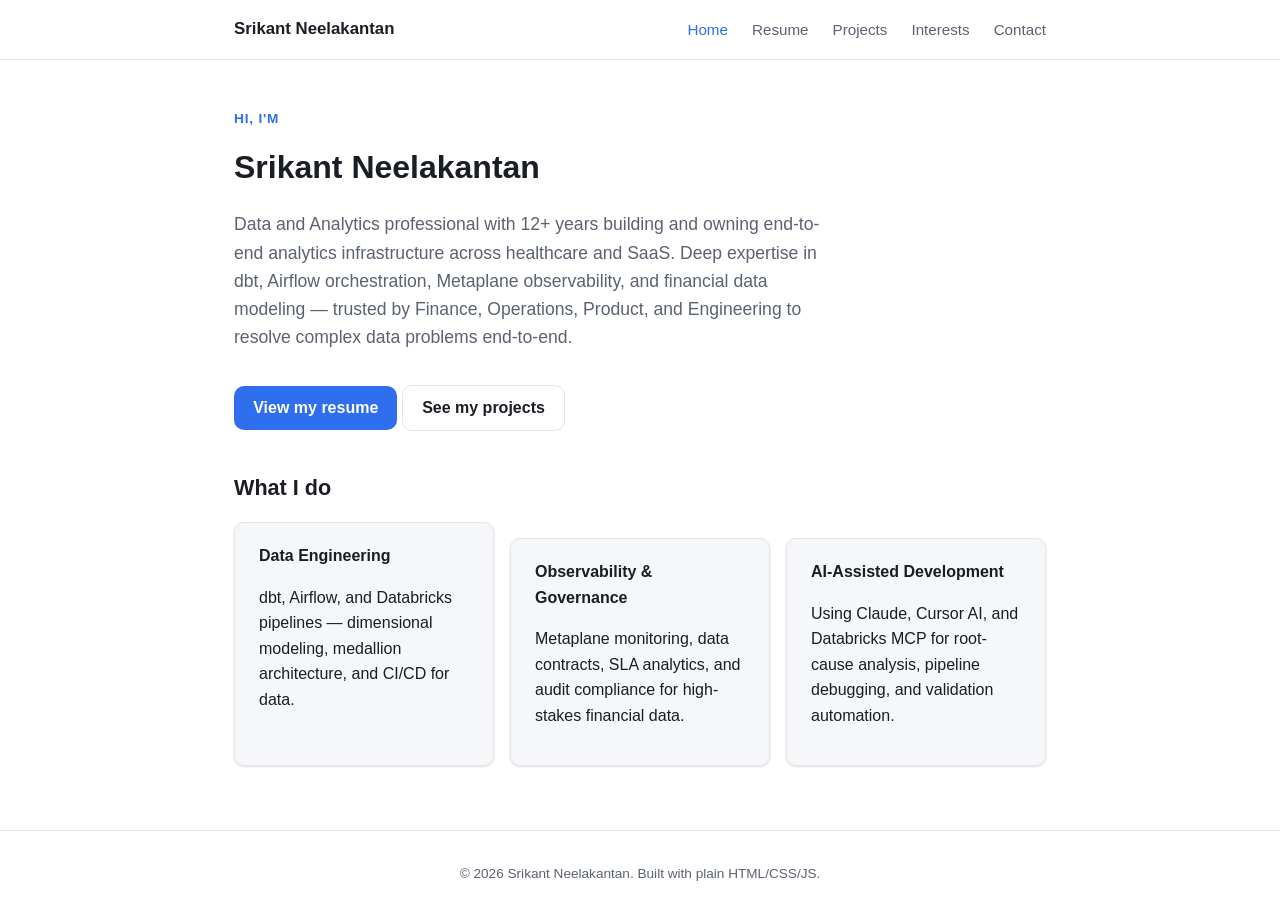
==== index.html @ fe8381d1 "Initial personal portfolio site Plain HTML/CSS/JS site with Home, Resume, Projects, Interests, and C" ====
<!DOCTYPE html>
<html lang="en">
<head>
  <meta charset="UTF-8" />
  <meta name="viewport" content="width=device-width, initial-scale=1.0" />
  <title>Srikant Neelakantan</title>
  <meta name="description" content="Portfolio of Srikant Neelakantan — Data and Analytics professional specializing in dbt, Airflow, and financial data modeling." />
  <link rel="stylesheet" href="css/styles.css" />
</head>
<body>
  <header class="site-header">
    <nav class="nav">
      <a class="nav-brand" href="index.html">Srikant Neelakantan</a>
      <button class="nav-toggle" aria-label="Toggle navigation">
        <span class="nav-toggle-bar"></span>
        <span class="nav-toggle-bar"></span>
        <span class="nav-toggle-bar"></span>
      </button>
      <ul class="nav-links">
        <li><a href="index.html">Home</a></li>
        <li><a href="resume.html">Resume</a></li>
        <li><a href="projects.html">Projects</a></li>
        <li><a href="interests.html">Interests</a></li>
        <li><a href="contact.html">Contact</a></li>
      </ul>
    </nav>
  </header>

  <main>
    <p class="eyebrow">Hi, I'm</p>
    <h1>Srikant Neelakantan</h1>
    <p class="lede">
      Data and Analytics professional with 12+ years building and owning end-to-end analytics infrastructure
      across healthcare and SaaS. Deep expertise in dbt, Airflow orchestration, Metaplane observability, and
      financial data modeling — trusted by Finance, Operations, Product, and Engineering to resolve complex
      data problems end-to-end.
    </p>
    <a class="button" href="resume.html">View my resume</a>
    <a class="button secondary" href="projects.html">See my projects</a>

    <h2>What I do</h2>
    <div class="grid">
      <div class="card">
        <strong>Data Engineering</strong>
        <p>dbt, Airflow, and Databricks pipelines — dimensional modeling, medallion architecture, and CI/CD for data.</p>
      </div>
      <div class="card">
        <strong>Observability &amp; Governance</strong>
        <p>Metaplane monitoring, data contracts, SLA analytics, and audit compliance for high-stakes financial data.</p>
      </div>
      <div class="card">
        <strong>AI-Assisted Development</strong>
        <p>Using Claude, Cursor AI, and Databricks MCP for root-cause analysis, pipeline debugging, and validation automation.</p>
      </div>
    </div>
  </main>

  <footer class="site-footer">
    &copy; <span id="year"></span> Srikant Neelakantan. Built with plain HTML/CSS/JS.
  </footer>

  <script src="js/main.js"></script>
  <script>document.getElementById("year").textContent = new Date().getFullYear();</script>
</body>
</html>
---- css/styles.css ----
/* ---------- Design tokens ---------- */
:root {
  --bg: #ffffff;
  --bg-elevated: #f6f7f9;
  --text: #1a1d23;
  --text-muted: #5b6270;
  --border: #e3e5ea;
  --accent: #2f6fed;
  --accent-text: #ffffff;
  --shadow: 0 1px 3px rgba(20, 22, 30, 0.08), 0 1px 2px rgba(20, 22, 30, 0.06);
  --radius: 10px;
  --max-width: 860px;
}

@media (prefers-color-scheme: dark) {
  :root {
    --bg: #14161b;
    --bg-elevated: #1c1f26;
    --text: #eceef1;
    --text-muted: #9aa1ad;
    --border: #2b2f38;
    --accent: #6fa0ff;
    --accent-text: #0c1220;
    --shadow: 0 1px 3px rgba(0, 0, 0, 0.4), 0 1px 2px rgba(0, 0, 0, 0.3);
  }
}

* {
  box-sizing: border-box;
}

html {
  color-scheme: light dark;
}

body {
  margin: 0;
  background: var(--bg);
  color: var(--text);
  font-family: -apple-system, BlinkMacSystemFont, "Segoe UI", Roboto, Helvetica, Arial, sans-serif;
  line-height: 1.6;
  -webkit-font-smoothing: antialiased;
}

a {
  color: var(--accent);
  text-decoration: none;
}

a:hover {
  text-decoration: underline;
}

img {
  max-width: 100%;
  display: block;
}

/* ---------- Layout ---------- */
.site-header {
  border-bottom: 1px solid var(--border);
  position: sticky;
  top: 0;
  background: var(--bg);
  z-index: 10;
}

.nav {
  max-width: var(--max-width);
  margin: 0 auto;
  padding: 1rem 1.5rem;
  display: flex;
  align-items: center;
  justify-content: space-between;
}

.nav-brand {
  font-weight: 700;
  font-size: 1.05rem;
  color: var(--text);
}

.nav-toggle {
  display: none;
  flex-direction: column;
  align-items: center;
  justify-content: center;
  gap: 4px;
  width: 34px;
  height: 34px;
  flex: none;
  background: none;
  border: 1px solid var(--border);
  border-radius: 6px;
  padding: 0;
  cursor: pointer;
}

.nav-toggle-bar {
  display: block;
  width: 16px;
  height: 2px;
  background: var(--text);
  border-radius: 1px;
}

.nav-links {
  display: flex;
  gap: 1.5rem;
  list-style: none;
  margin: 0;
  padding: 0;
}

.nav-links a {
  color: var(--text-muted);
  font-weight: 500;
  font-size: 0.95rem;
}

.nav-links a:hover,
.nav-links a.active {
  color: var(--accent);
  text-decoration: none;
}

main {
  max-width: var(--max-width);
  margin: 0 auto;
  padding: 3rem 1.5rem 4rem;
}

.site-footer {
  border-top: 1px solid var(--border);
  color: var(--text-muted);
  font-size: 0.85rem;
  text-align: center;
  padding: 2rem 1.5rem;
}

/* ---------- Typography ---------- */
h1 {
  font-size: 2rem;
  margin: 0 0 0.5rem;
}

h2 {
  font-size: 1.35rem;
  margin: 2.5rem 0 1rem;
}

.eyebrow {
  color: var(--accent);
  font-weight: 600;
  font-size: 0.85rem;
  text-transform: uppercase;
  letter-spacing: 0.06em;
  margin: 0 0 0.75rem;
}

.lede {
  color: var(--text-muted);
  font-size: 1.1rem;
  max-width: 60ch;
}

/* ---------- Components ---------- */
.button {
  display: inline-block;
  background: var(--accent);
  color: var(--accent-text);
  padding: 0.6rem 1.2rem;
  border-radius: var(--radius);
  font-weight: 600;
  margin-top: 1rem;
}

.button:hover {
  opacity: 0.9;
  text-decoration: none;
}

.button.secondary {
  background: transparent;
  color: var(--text);
  border: 1px solid var(--border);
}

.card {
  background: var(--bg-elevated);
  border: 1px solid var(--border);
  border-radius: var(--radius);
  padding: 1.25rem 1.5rem;
  box-shadow: var(--shadow);
}

.card + .card {
  margin-top: 1rem;
}

.grid {
  display: grid;
  grid-template-columns: repeat(auto-fit, minmax(240px, 1fr));
  gap: 1rem;
}

.tag-list {
  list-style: none;
  display: flex;
  flex-wrap: wrap;
  gap: 0.5rem;
  padding: 0;
  margin: 0.75rem 0 0;
}

.tag-list li {
  background: var(--bg-elevated);
  border: 1px solid var(--border);
  border-radius: 999px;
  padding: 0.2rem 0.7rem;
  font-size: 0.8rem;
  color: var(--text-muted);
}

.contact-list {
  list-style: none;
  padding: 0;
  margin: 1.5rem 0 0;
  display: flex;
  flex-direction: column;
  gap: 0.75rem;
}

.contact-list a {
  font-weight: 600;
}

.timeline-item {
  padding-bottom: 1.5rem;
  border-left: 2px solid var(--border);
  padding-left: 1.25rem;
  margin-left: 0.25rem;
  position: relative;
}

.timeline-item::before {
  content: "";
  position: absolute;
  left: -6px;
  top: 4px;
  width: 10px;
  height: 10px;
  border-radius: 50%;
  background: var(--accent);
}

.timeline-role {
  font-weight: 700;
}

.timeline-meta {
  color: var(--text-muted);
  font-size: 0.9rem;
  margin-bottom: 0.4rem;
}

.timeline-item ul {
  margin: 0.5rem 0 0;
  padding-left: 1.1rem;
}

.timeline-item li {
  margin-bottom: 0.4rem;
}

/* ---------- Responsive nav ---------- */
@media (max-width: 640px) {
  .nav-toggle {
    display: flex;
  }

  .nav-links {
    position: absolute;
    top: 100%;
    left: 0;
    right: 0;
    background: var(--bg);
    border-bottom: 1px solid var(--border);
    flex-direction: column;
    gap: 0;
    padding: 0.5rem 1.5rem 1rem;
    display: none;
  }

  .nav-links.open {
    display: flex;
  }

  .nav-links a {
    padding: 0.6rem 0;
  }
}
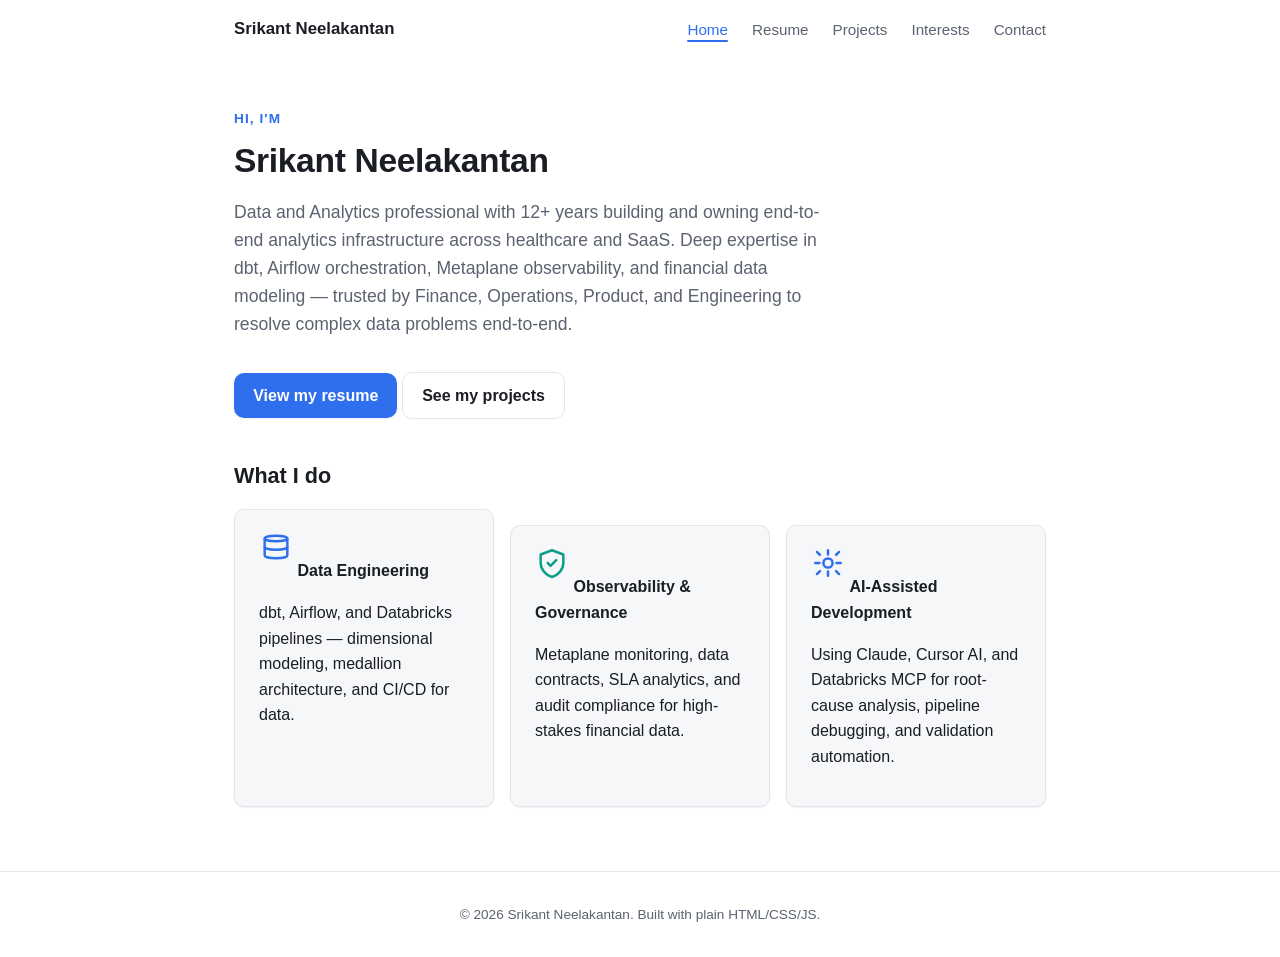
==== commit 5611bdc9: "Polish site visuals: scroll reveals, stat counters, icon cards Richer design tokens, hover/scroll mo" ====
--- a/index.html
+++ b/index.html
@@ -40,15 +40,18 @@
 
     <h2>What I do</h2>
     <div class="grid">
-      <div class="card">
+      <div class="card icon-card reveal">
+        <svg class="card-icon" viewBox="0 0 24 24" fill="none" stroke="currentColor" stroke-width="1.75" stroke-linecap="round" stroke-linejoin="round"><path d="M4 6c0-1.1 3.58-2 8-2s8 .9 8 2-3.58 2-8 2-8-.9-8-2Z"/><path d="M4 6v12c0 1.1 3.58 2 8 2s8-.9 8-2V6"/><path d="M4 12c0 1.1 3.58 2 8 2s8-.9 8-2"/></svg>
         <strong>Data Engineering</strong>
         <p>dbt, Airflow, and Databricks pipelines — dimensional modeling, medallion architecture, and CI/CD for data.</p>
       </div>
-      <div class="card">
+      <div class="card icon-card reveal">
+        <svg class="card-icon" viewBox="0 0 24 24" fill="none" stroke="currentColor" stroke-width="1.75" stroke-linecap="round" stroke-linejoin="round"><path d="M12 3 4 6v6c0 4.4 3.4 8.5 8 9.9 4.6-1.4 8-5.5 8-9.9V6l-8-3Z"/><path d="m9 12 2 2 4-4"/></svg>
         <strong>Observability &amp; Governance</strong>
         <p>Metaplane monitoring, data contracts, SLA analytics, and audit compliance for high-stakes financial data.</p>
       </div>
-      <div class="card">
+      <div class="card icon-card reveal">
+        <svg class="card-icon" viewBox="0 0 24 24" fill="none" stroke="currentColor" stroke-width="1.75" stroke-linecap="round" stroke-linejoin="round"><path d="M12 3v3M12 18v3M4.2 4.2l2.1 2.1M17.7 17.7l2.1 2.1M3 12h3M18 12h3M4.2 19.8l2.1-2.1M17.7 6.3l2.1-2.1"/><circle cx="12" cy="12" r="3.25"/></svg>
         <strong>AI-Assisted Development</strong>
         <p>Using Claude, Cursor AI, and Databricks MCP for root-cause analysis, pipeline debugging, and validation automation.</p>
       </div>
@@ -59,6 +62,10 @@
     &copy; <span id="year"></span> Srikant Neelakantan. Built with plain HTML/CSS/JS.
   </footer>
 
+  <button class="scroll-top-btn" aria-label="Scroll to top">
+    <svg viewBox="0 0 24 24" fill="none" stroke="currentColor" stroke-width="2" stroke-linecap="round" stroke-linejoin="round"><path d="m18 15-6-6-6 6"/></svg>
+  </button>
+
   <script src="js/main.js"></script>
   <script>document.getElementById("year").textContent = new Date().getFullYear();</script>
 </body>
--- a/css/styles.css
+++ b/css/styles.css
@@ -6,10 +6,15 @@
   --text-muted: #5b6270;
   --border: #e3e5ea;
   --accent: #2f6fed;
+  --accent-2: #0f9d8a;
   --accent-text: #ffffff;
-  --shadow: 0 1px 3px rgba(20, 22, 30, 0.08), 0 1px 2px rgba(20, 22, 30, 0.06);
+  --shadow-sm: 0 1px 2px rgba(20, 22, 30, 0.06);
+  --shadow-md: 0 4px 12px rgba(20, 22, 30, 0.08), 0 1px 3px rgba(20, 22, 30, 0.06);
+  --shadow-lg: 0 12px 28px rgba(20, 22, 30, 0.12), 0 2px 6px rgba(20, 22, 30, 0.08);
+  --shadow: var(--shadow-sm);
   --radius: 10px;
   --max-width: 860px;
+  --transition: 180ms cubic-bezier(0.4, 0, 0.2, 1);
 }
 
 @media (prefers-color-scheme: dark) {
@@ -20,8 +25,11 @@
     --text-muted: #9aa1ad;
     --border: #2b2f38;
     --accent: #6fa0ff;
+    --accent-2: #4fd6c0;
     --accent-text: #0c1220;
-    --shadow: 0 1px 3px rgba(0, 0, 0, 0.4), 0 1px 2px rgba(0, 0, 0, 0.3);
+    --shadow-sm: 0 1px 2px rgba(0, 0, 0, 0.3);
+    --shadow-md: 0 4px 14px rgba(0, 0, 0, 0.4), 0 1px 3px rgba(0, 0, 0, 0.3);
+    --shadow-lg: 0 16px 32px rgba(0, 0, 0, 0.5), 0 2px 8px rgba(0, 0, 0, 0.4);
   }
 }
 
@@ -31,6 +39,7 @@
 
 html {
   color-scheme: light dark;
+  scroll-behavior: smooth;
 }
 
 body {
@@ -45,6 +54,7 @@
 a {
   color: var(--accent);
   text-decoration: none;
+  transition: color var(--transition);
 }
 
 a:hover {
@@ -58,11 +68,20 @@
 
 /* ---------- Layout ---------- */
 .site-header {
-  border-bottom: 1px solid var(--border);
+  border-bottom: 1px solid transparent;
   position: sticky;
   top: 0;
   background: var(--bg);
   z-index: 10;
+  transition: background var(--transition), border-color var(--transition), box-shadow var(--transition);
+}
+
+.site-header.scrolled {
+  background: color-mix(in srgb, var(--bg) 85%, transparent);
+  backdrop-filter: blur(10px);
+  -webkit-backdrop-filter: blur(10px);
+  border-bottom-color: var(--border);
+  box-shadow: var(--shadow-sm);
 }
 
 .nav {
@@ -113,15 +132,34 @@
 }
 
 .nav-links a {
+  position: relative;
   color: var(--text-muted);
   font-weight: 500;
   font-size: 0.95rem;
+  padding-bottom: 2px;
+}
+
+.nav-links a::after {
+  content: "";
+  position: absolute;
+  left: 0;
+  right: 100%;
+  bottom: -2px;
+  height: 2px;
+  background: var(--accent);
+  border-radius: 1px;
+  transition: right var(--transition);
 }
 
 .nav-links a:hover,
 .nav-links a.active {
   color: var(--accent);
   text-decoration: none;
+}
+
+.nav-links a:hover::after,
+.nav-links a.active::after {
+  right: 0;
 }
 
 main {
@@ -140,7 +178,9 @@
 
 /* ---------- Typography ---------- */
 h1 {
-  font-size: 2rem;
+  font-size: 2.1rem;
+  line-height: 1.15;
+  letter-spacing: -0.01em;
   margin: 0 0 0.5rem;
 }
 
@@ -154,7 +194,7 @@
   font-weight: 600;
   font-size: 0.85rem;
   text-transform: uppercase;
-  letter-spacing: 0.06em;
+  letter-spacing: 0.08em;
   margin: 0 0 0.75rem;
 }
 
@@ -173,10 +213,14 @@
   border-radius: var(--radius);
   font-weight: 600;
   margin-top: 1rem;
+  box-shadow: var(--shadow-sm);
+  transition: transform var(--transition), box-shadow var(--transition), opacity var(--transition);
 }
 
 .button:hover {
-  opacity: 0.9;
+  opacity: 1;
+  transform: translateY(-2px);
+  box-shadow: var(--shadow-md);
   text-decoration: none;
 }
 
@@ -184,6 +228,12 @@
   background: transparent;
   color: var(--text);
   border: 1px solid var(--border);
+  box-shadow: none;
+}
+
+.button.secondary:hover {
+  border-color: var(--accent);
+  box-shadow: var(--shadow-sm);
 }
 
 .card {
@@ -191,7 +241,14 @@
   border: 1px solid var(--border);
   border-radius: var(--radius);
   padding: 1.25rem 1.5rem;
-  box-shadow: var(--shadow);
+  box-shadow: var(--shadow-sm);
+  transition: transform var(--transition), box-shadow var(--transition), border-color var(--transition);
+}
+
+.card:hover {
+  transform: translateY(-3px);
+  box-shadow: var(--shadow-md);
+  border-color: color-mix(in srgb, var(--accent) 40%, var(--border));
 }
 
 .card + .card {
@@ -202,6 +259,21 @@
   display: grid;
   grid-template-columns: repeat(auto-fit, minmax(240px, 1fr));
   gap: 1rem;
+}
+
+.icon-card .card-icon {
+  width: 34px;
+  height: 34px;
+  color: var(--accent);
+  margin-bottom: 0.75rem;
+}
+
+.icon-card:nth-child(2) .card-icon {
+  color: var(--accent-2);
+}
+
+.icon-card:nth-child(3) .card-icon {
+  color: var(--accent);
 }
 
 .tag-list {
@@ -214,12 +286,16 @@
 }
 
 .tag-list li {
-  background: var(--bg-elevated);
+  background: color-mix(in srgb, var(--accent) 10%, var(--bg-elevated));
   border: 1px solid var(--border);
   border-radius: 999px;
   padding: 0.2rem 0.7rem;
   font-size: 0.8rem;
   color: var(--text-muted);
+}
+
+.tag-list li:nth-child(3n+2) {
+  background: color-mix(in srgb, var(--accent-2) 12%, var(--bg-elevated));
 }
 
 .contact-list {
@@ -232,7 +308,17 @@
 }
 
 .contact-list a {
+  display: inline-flex;
+  align-items: center;
+  gap: 0.6rem;
   font-weight: 600;
+}
+
+.contact-list svg {
+  width: 18px;
+  height: 18px;
+  flex: none;
+  color: var(--accent);
 }
 
 .timeline-item {
@@ -271,6 +357,108 @@
 
 .timeline-item li {
   margin-bottom: 0.4rem;
+}
+
+/* ---------- Stats ---------- */
+.stat-grid {
+  display: grid;
+  grid-template-columns: repeat(auto-fit, minmax(140px, 1fr));
+  gap: 1rem;
+  margin-top: 2rem;
+}
+
+.stat-card {
+  background: var(--bg-elevated);
+  border: 1px solid var(--border);
+  border-radius: var(--radius);
+  padding: 1.25rem 1rem;
+  text-align: center;
+  box-shadow: var(--shadow-sm);
+}
+
+.stat-card h3 {
+  font-size: 2rem;
+  margin: 0;
+  color: var(--accent);
+  font-variant-numeric: tabular-nums;
+}
+
+.stat-card p {
+  margin: 0.25rem 0 0;
+  color: var(--text-muted);
+  font-size: 0.85rem;
+}
+
+/* ---------- Scroll-to-top ---------- */
+.scroll-top-btn {
+  position: fixed;
+  right: 1.25rem;
+  bottom: 1.25rem;
+  width: 42px;
+  height: 42px;
+  border-radius: 50%;
+  border: 1px solid var(--border);
+  background: var(--bg-elevated);
+  color: var(--text);
+  box-shadow: var(--shadow-md);
+  display: flex;
+  align-items: center;
+  justify-content: center;
+  cursor: pointer;
+  opacity: 0;
+  visibility: hidden;
+  transform: translateY(8px);
+  transition: opacity var(--transition), transform var(--transition), visibility var(--transition);
+  z-index: 20;
+}
+
+.scroll-top-btn.visible {
+  opacity: 1;
+  visibility: visible;
+  transform: translateY(0);
+}
+
+.scroll-top-btn:hover {
+  border-color: var(--accent);
+  color: var(--accent);
+}
+
+.scroll-top-btn svg {
+  width: 18px;
+  height: 18px;
+}
+
+/* ---------- Reveal-on-scroll ---------- */
+.reveal {
+  opacity: 0;
+  transform: translateY(10px);
+  transition: opacity 420ms ease, transform 420ms ease;
+}
+
+.reveal.visible {
+  opacity: 1;
+  transform: translateY(0);
+}
+
+@media (prefers-reduced-motion: reduce) {
+  html {
+    scroll-behavior: auto;
+  }
+
+  * {
+    transition-duration: 0.01ms !important;
+    animation-duration: 0.01ms !important;
+  }
+
+  .reveal {
+    opacity: 1;
+    transform: none;
+  }
+
+  .card:hover,
+  .button:hover {
+    transform: none;
+  }
 }
 
 /* ---------- Responsive nav ---------- */
@@ -299,4 +487,8 @@
   .nav-links a {
     padding: 0.6rem 0;
   }
-}
+
+  .nav-links a::after {
+    display: none;
+  }
+}
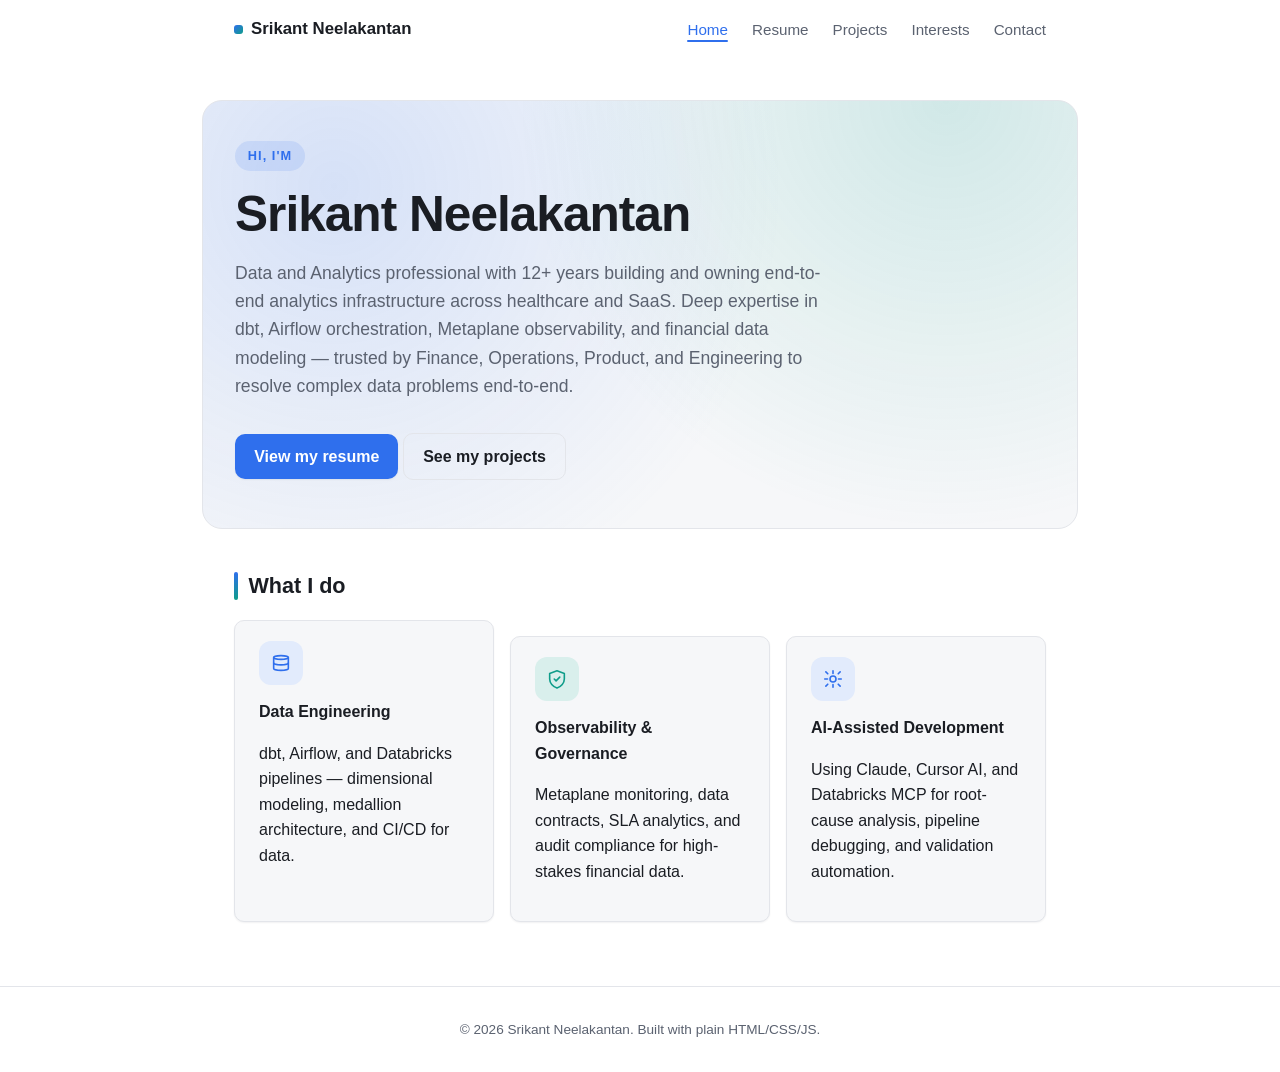
==== commit 0cf82ef4: "Make hero and section headers bolder at rest Gradient hero panel, pill eyebrow badge, filled icon ti" ====
--- a/index.html
+++ b/index.html
@@ -27,31 +27,33 @@
   </header>
 
   <main>
-    <p class="eyebrow">Hi, I'm</p>
-    <h1>Srikant Neelakantan</h1>
-    <p class="lede">
-      Data and Analytics professional with 12+ years building and owning end-to-end analytics infrastructure
-      across healthcare and SaaS. Deep expertise in dbt, Airflow orchestration, Metaplane observability, and
-      financial data modeling — trusted by Finance, Operations, Product, and Engineering to resolve complex
-      data problems end-to-end.
-    </p>
-    <a class="button" href="resume.html">View my resume</a>
-    <a class="button secondary" href="projects.html">See my projects</a>
+    <section class="hero">
+      <p class="eyebrow">Hi, I'm</p>
+      <h1>Srikant Neelakantan</h1>
+      <p class="lede">
+        Data and Analytics professional with 12+ years building and owning end-to-end analytics infrastructure
+        across healthcare and SaaS. Deep expertise in dbt, Airflow orchestration, Metaplane observability, and
+        financial data modeling — trusted by Finance, Operations, Product, and Engineering to resolve complex
+        data problems end-to-end.
+      </p>
+      <a class="button" href="resume.html">View my resume</a>
+      <a class="button secondary" href="projects.html">See my projects</a>
+    </section>
 
     <h2>What I do</h2>
     <div class="grid">
       <div class="card icon-card reveal">
-        <svg class="card-icon" viewBox="0 0 24 24" fill="none" stroke="currentColor" stroke-width="1.75" stroke-linecap="round" stroke-linejoin="round"><path d="M4 6c0-1.1 3.58-2 8-2s8 .9 8 2-3.58 2-8 2-8-.9-8-2Z"/><path d="M4 6v12c0 1.1 3.58 2 8 2s8-.9 8-2V6"/><path d="M4 12c0 1.1 3.58 2 8 2s8-.9 8-2"/></svg>
+        <span class="icon-badge"><svg class="card-icon" viewBox="0 0 24 24" fill="none" stroke="currentColor" stroke-width="1.75" stroke-linecap="round" stroke-linejoin="round"><path d="M4 6c0-1.1 3.58-2 8-2s8 .9 8 2-3.58 2-8 2-8-.9-8-2Z"/><path d="M4 6v12c0 1.1 3.58 2 8 2s8-.9 8-2V6"/><path d="M4 12c0 1.1 3.58 2 8 2s8-.9 8-2"/></svg></span>
         <strong>Data Engineering</strong>
         <p>dbt, Airflow, and Databricks pipelines — dimensional modeling, medallion architecture, and CI/CD for data.</p>
       </div>
       <div class="card icon-card reveal">
-        <svg class="card-icon" viewBox="0 0 24 24" fill="none" stroke="currentColor" stroke-width="1.75" stroke-linecap="round" stroke-linejoin="round"><path d="M12 3 4 6v6c0 4.4 3.4 8.5 8 9.9 4.6-1.4 8-5.5 8-9.9V6l-8-3Z"/><path d="m9 12 2 2 4-4"/></svg>
+        <span class="icon-badge"><svg class="card-icon" viewBox="0 0 24 24" fill="none" stroke="currentColor" stroke-width="1.75" stroke-linecap="round" stroke-linejoin="round"><path d="M12 3 4 6v6c0 4.4 3.4 8.5 8 9.9 4.6-1.4 8-5.5 8-9.9V6l-8-3Z"/><path d="m9 12 2 2 4-4"/></svg></span>
         <strong>Observability &amp; Governance</strong>
         <p>Metaplane monitoring, data contracts, SLA analytics, and audit compliance for high-stakes financial data.</p>
       </div>
       <div class="card icon-card reveal">
-        <svg class="card-icon" viewBox="0 0 24 24" fill="none" stroke="currentColor" stroke-width="1.75" stroke-linecap="round" stroke-linejoin="round"><path d="M12 3v3M12 18v3M4.2 4.2l2.1 2.1M17.7 17.7l2.1 2.1M3 12h3M18 12h3M4.2 19.8l2.1-2.1M17.7 6.3l2.1-2.1"/><circle cx="12" cy="12" r="3.25"/></svg>
+        <span class="icon-badge"><svg class="card-icon" viewBox="0 0 24 24" fill="none" stroke="currentColor" stroke-width="1.75" stroke-linecap="round" stroke-linejoin="round"><path d="M12 3v3M12 18v3M4.2 4.2l2.1 2.1M17.7 17.7l2.1 2.1M3 12h3M18 12h3M4.2 19.8l2.1-2.1M17.7 6.3l2.1-2.1"/><circle cx="12" cy="12" r="3.25"/></svg></span>
         <strong>AI-Assisted Development</strong>
         <p>Using Claude, Cursor AI, and Databricks MCP for root-cause analysis, pipeline debugging, and validation automation.</p>
       </div>
--- a/css/styles.css
+++ b/css/styles.css
@@ -94,9 +94,20 @@
 }
 
 .nav-brand {
+  display: inline-flex;
+  align-items: center;
+  gap: 0.5rem;
   font-weight: 700;
   font-size: 1.05rem;
   color: var(--text);
+}
+
+.nav-brand::before {
+  content: "";
+  width: 9px;
+  height: 9px;
+  border-radius: 3px;
+  background: linear-gradient(135deg, var(--accent), var(--accent-2));
 }
 
 .nav-toggle {
@@ -178,30 +189,72 @@
 
 /* ---------- Typography ---------- */
 h1 {
-  font-size: 2.1rem;
-  line-height: 1.15;
-  letter-spacing: -0.01em;
-  margin: 0 0 0.5rem;
+  font-size: clamp(2.25rem, 4.5vw, 3.1rem);
+  line-height: 1.1;
+  letter-spacing: -0.02em;
+  margin: 0 0 0.6rem;
 }
 
 h2 {
+  position: relative;
   font-size: 1.35rem;
   margin: 2.5rem 0 1rem;
+  padding-left: 0.9rem;
+}
+
+h2::before {
+  content: "";
+  position: absolute;
+  left: 0;
+  top: 0.15em;
+  bottom: 0.15em;
+  width: 4px;
+  border-radius: 2px;
+  background: linear-gradient(180deg, var(--accent), var(--accent-2));
 }
 
 .eyebrow {
-  color: var(--accent);
-  font-weight: 600;
-  font-size: 0.85rem;
+  display: inline-block;
+  background: color-mix(in srgb, var(--accent) 12%, transparent);
+  color: var(--accent);
+  font-weight: 700;
+  font-size: 0.8rem;
   text-transform: uppercase;
   letter-spacing: 0.08em;
-  margin: 0 0 0.75rem;
+  margin: 0 0 1rem;
+  padding: 0.3rem 0.8rem;
+  border-radius: 999px;
 }
 
 .lede {
   color: var(--text-muted);
   font-size: 1.1rem;
   max-width: 60ch;
+}
+
+/* ---------- Hero ---------- */
+.hero {
+  position: relative;
+  overflow: hidden;
+  padding: 2.5rem 2rem 3rem;
+  margin: -0.5rem -2rem 2.5rem;
+  border-radius: calc(var(--radius) * 2);
+  background:
+    radial-gradient(circle at 15% 20%, color-mix(in srgb, var(--accent) 16%, transparent), transparent 55%),
+    radial-gradient(circle at 85% 0%, color-mix(in srgb, var(--accent-2) 16%, transparent), transparent 50%),
+    var(--bg-elevated);
+  border: 1px solid var(--border);
+}
+
+.hero > * {
+  position: relative;
+}
+
+@media (max-width: 640px) {
+  .hero {
+    padding: 2rem 1.25rem 2.5rem;
+    margin: -0.5rem -0.5rem 2rem;
+  }
 }
 
 /* ---------- Components ---------- */
@@ -261,15 +314,33 @@
   gap: 1rem;
 }
 
+.icon-badge {
+  display: flex;
+  align-items: center;
+  justify-content: center;
+  width: 44px;
+  height: 44px;
+  border-radius: 12px;
+  margin-bottom: 0.9rem;
+  background: color-mix(in srgb, var(--accent) 14%, var(--bg));
+}
+
 .icon-card .card-icon {
-  width: 34px;
-  height: 34px;
-  color: var(--accent);
-  margin-bottom: 0.75rem;
+  width: 22px;
+  height: 22px;
+  color: var(--accent);
+}
+
+.icon-card:nth-child(2) .icon-badge {
+  background: color-mix(in srgb, var(--accent-2) 16%, var(--bg));
 }
 
 .icon-card:nth-child(2) .card-icon {
   color: var(--accent-2);
+}
+
+.icon-card:nth-child(3) .icon-badge {
+  background: color-mix(in srgb, var(--accent) 14%, var(--bg));
 }
 
 .icon-card:nth-child(3) .card-icon {
@@ -370,14 +441,24 @@
 .stat-card {
   background: var(--bg-elevated);
   border: 1px solid var(--border);
+  border-top: 3px solid var(--accent);
   border-radius: var(--radius);
   padding: 1.25rem 1rem;
   text-align: center;
   box-shadow: var(--shadow-sm);
 }
 
+.stat-card:nth-child(2) {
+  border-top-color: var(--accent-2);
+}
+
+.stat-card:nth-child(3) {
+  border-top-color: var(--accent);
+}
+
 .stat-card h3 {
-  font-size: 2rem;
+  font-size: 2.5rem;
+  font-weight: 800;
   margin: 0;
   color: var(--accent);
   font-variant-numeric: tabular-nums;
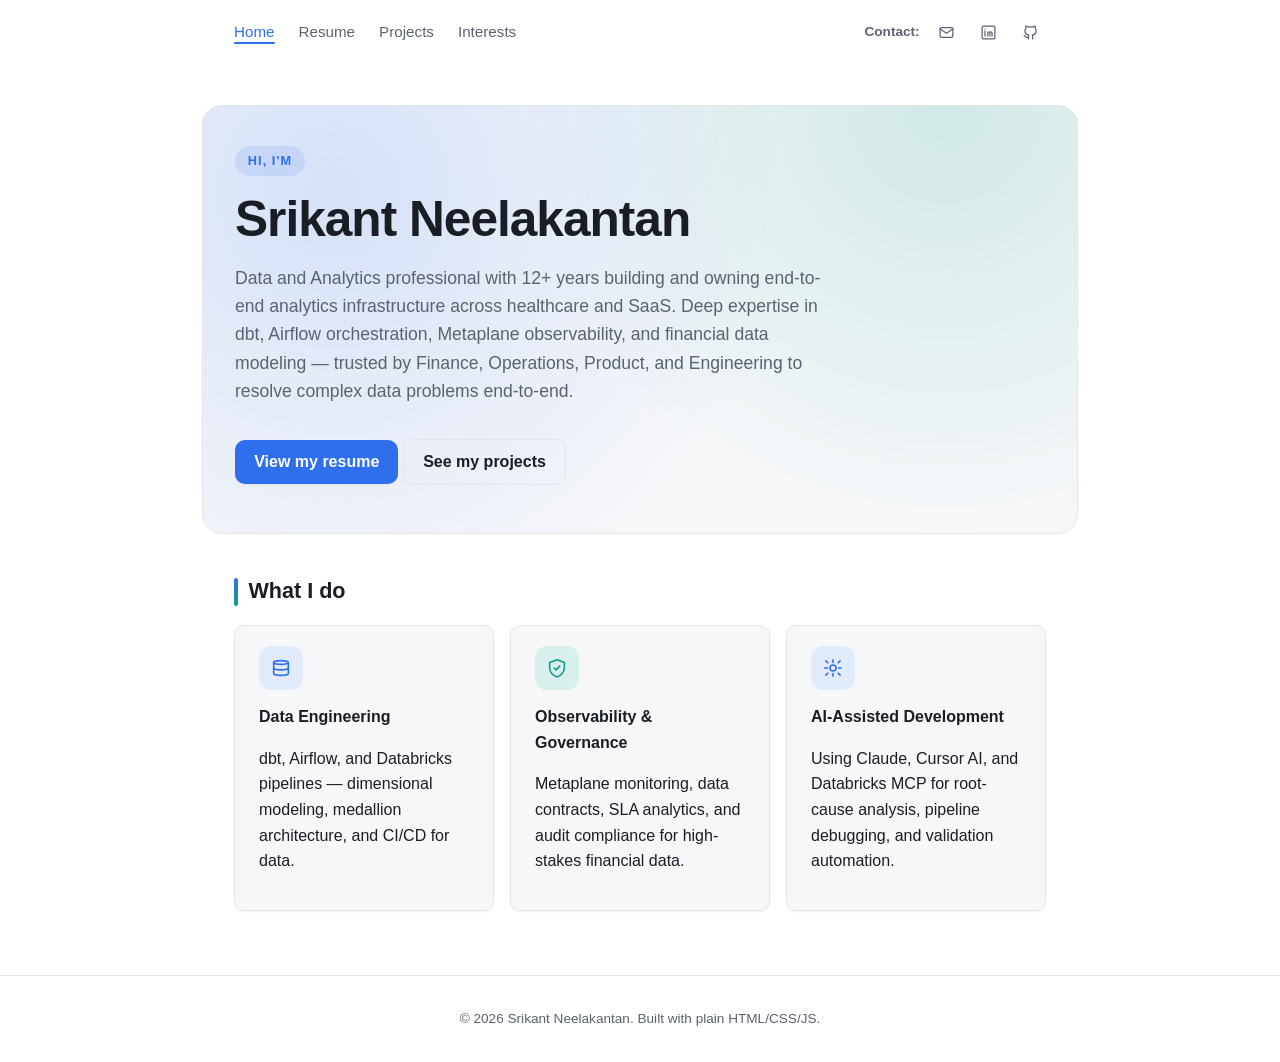
==== commit 67c2dc0c: "Redesign nav: drop name, add icon-based contact cluster Nav links (Home/Resume/Projects/Interests) n" ====
--- a/index.html
+++ b/index.html
@@ -10,7 +10,6 @@
 <body>
   <header class="site-header">
     <nav class="nav">
-      <a class="nav-brand" href="index.html">Srikant Neelakantan</a>
       <button class="nav-toggle" aria-label="Toggle navigation">
         <span class="nav-toggle-bar"></span>
         <span class="nav-toggle-bar"></span>
@@ -21,8 +20,19 @@
         <li><a href="resume.html">Resume</a></li>
         <li><a href="projects.html">Projects</a></li>
         <li><a href="interests.html">Interests</a></li>
-        <li><a href="contact.html">Contact</a></li>
       </ul>
+      <div class="nav-contact">
+        <span class="nav-contact-label">Contact:</span>
+        <a class="nav-icon" href="contact.html" aria-label="Email me" title="Email me">
+          <svg viewBox="0 0 24 24" fill="none" stroke="currentColor" stroke-width="1.75" stroke-linecap="round" stroke-linejoin="round"><rect x="3" y="5" width="18" height="14" rx="2"/><path d="m3 7 9 6 9-6"/></svg>
+        </a>
+        <a class="nav-icon" href="https://linkedin.com/in/srikanthneelakantan" target="_blank" rel="noopener" aria-label="LinkedIn" title="LinkedIn">
+          <svg viewBox="0 0 24 24" fill="none" stroke="currentColor" stroke-width="1.75" stroke-linecap="round" stroke-linejoin="round"><rect x="3" y="3" width="18" height="18" rx="2"/><path d="M7 10v7M7 7v.01M11 17v-4.5a1.5 1.5 0 0 1 3 0V17M14 12.5a1.5 1.5 0 0 1 3 0V17"/></svg>
+        </a>
+        <a class="nav-icon" href="https://github.com/srikanthneelakantan" target="_blank" rel="noopener" aria-label="GitHub" title="GitHub">
+          <svg viewBox="0 0 24 24" fill="none" stroke="currentColor" stroke-width="1.75" stroke-linecap="round" stroke-linejoin="round"><path d="M9 19c-4.3 1.4-4.3-2.5-6-3m12 5v-3.5c0-1 .1-1.4-.5-2 2.8-.3 5.5-1.4 5.5-6a4.6 4.6 0 0 0-1.3-3.2 4.2 4.2 0 0 0-.1-3.2s-1.1-.3-3.5 1.3a12.3 12.3 0 0 0-6.2 0C6.7 2.8 5.6 3.1 5.6 3.1a4.2 4.2 0 0 0-.1 3.2A4.6 4.6 0 0 0 4.2 9.5c0 4.6 2.7 5.7 5.5 6-.6.6-.6 1.2-.5 2V21"/></svg>
+        </a>
+      </div>
     </nav>
   </header>
 
--- a/css/styles.css
+++ b/css/styles.css
@@ -93,23 +93,6 @@
   justify-content: space-between;
 }
 
-.nav-brand {
-  display: inline-flex;
-  align-items: center;
-  gap: 0.5rem;
-  font-weight: 700;
-  font-size: 1.05rem;
-  color: var(--text);
-}
-
-.nav-brand::before {
-  content: "";
-  width: 9px;
-  height: 9px;
-  border-radius: 3px;
-  background: linear-gradient(135deg, var(--accent), var(--accent-2));
-}
-
 .nav-toggle {
   display: none;
   flex-direction: column;
@@ -171,6 +154,41 @@
 .nav-links a:hover::after,
 .nav-links a.active::after {
   right: 0;
+}
+
+.nav-contact {
+  display: flex;
+  align-items: center;
+  gap: 0.6rem;
+}
+
+.nav-contact-label {
+  color: var(--text-muted);
+  font-weight: 600;
+  font-size: 0.85rem;
+  margin-right: 0.1rem;
+}
+
+.nav-icon {
+  display: flex;
+  align-items: center;
+  justify-content: center;
+  width: 32px;
+  height: 32px;
+  border-radius: 50%;
+  color: var(--text-muted);
+  transition: background var(--transition), color var(--transition);
+}
+
+.nav-icon:hover {
+  background: color-mix(in srgb, var(--accent) 14%, transparent);
+  color: var(--accent);
+  text-decoration: none;
+}
+
+.nav-icon svg {
+  width: 17px;
+  height: 17px;
 }
 
 main {
@@ -312,6 +330,11 @@
   display: grid;
   grid-template-columns: repeat(auto-fit, minmax(240px, 1fr));
   gap: 1rem;
+  align-items: stretch;
+}
+
+.grid .card + .card {
+  margin-top: 0;
 }
 
 .icon-badge {
@@ -369,29 +392,6 @@
   background: color-mix(in srgb, var(--accent-2) 12%, var(--bg-elevated));
 }
 
-.contact-list {
-  list-style: none;
-  padding: 0;
-  margin: 1.5rem 0 0;
-  display: flex;
-  flex-direction: column;
-  gap: 0.75rem;
-}
-
-.contact-list a {
-  display: inline-flex;
-  align-items: center;
-  gap: 0.6rem;
-  font-weight: 600;
-}
-
-.contact-list svg {
-  width: 18px;
-  height: 18px;
-  flex: none;
-  color: var(--accent);
-}
-
 .timeline-item {
   padding-bottom: 1.5rem;
   border-left: 2px solid var(--border);
@@ -468,6 +468,59 @@
   margin: 0.25rem 0 0;
   color: var(--text-muted);
   font-size: 0.85rem;
+}
+
+/* ---------- Email form ---------- */
+.email-form {
+  max-width: 520px;
+  margin-top: 1rem;
+}
+
+.form-group {
+  margin-bottom: 1.25rem;
+}
+
+.form-group label {
+  display: block;
+  font-weight: 600;
+  font-size: 0.9rem;
+  margin-bottom: 0.4rem;
+}
+
+.form-group input,
+.form-group textarea {
+  width: 100%;
+  background: var(--bg-elevated);
+  border: 1px solid var(--border);
+  border-radius: var(--radius);
+  padding: 0.7rem 0.9rem;
+  font: inherit;
+  color: var(--text);
+  transition: border-color var(--transition), box-shadow var(--transition);
+}
+
+.form-group textarea {
+  resize: vertical;
+  min-height: 160px;
+}
+
+.form-group input:focus,
+.form-group textarea:focus {
+  outline: none;
+  border-color: var(--accent);
+  box-shadow: 0 0 0 3px color-mix(in srgb, var(--accent) 20%, transparent);
+}
+
+.email-form .button {
+  border: none;
+  cursor: pointer;
+  font-size: 1rem;
+}
+
+.form-note {
+  color: var(--text-muted);
+  font-size: 0.85rem;
+  margin-top: 1rem;
 }
 
 /* ---------- Scroll-to-top ---------- */
@@ -572,4 +625,15 @@
   .nav-links a::after {
     display: none;
   }
-}
+
+  .nav-contact-label {
+    display: none;
+  }
+}
+
+@media (max-width: 380px) {
+  .nav-icon {
+    width: 28px;
+    height: 28px;
+  }
+}
